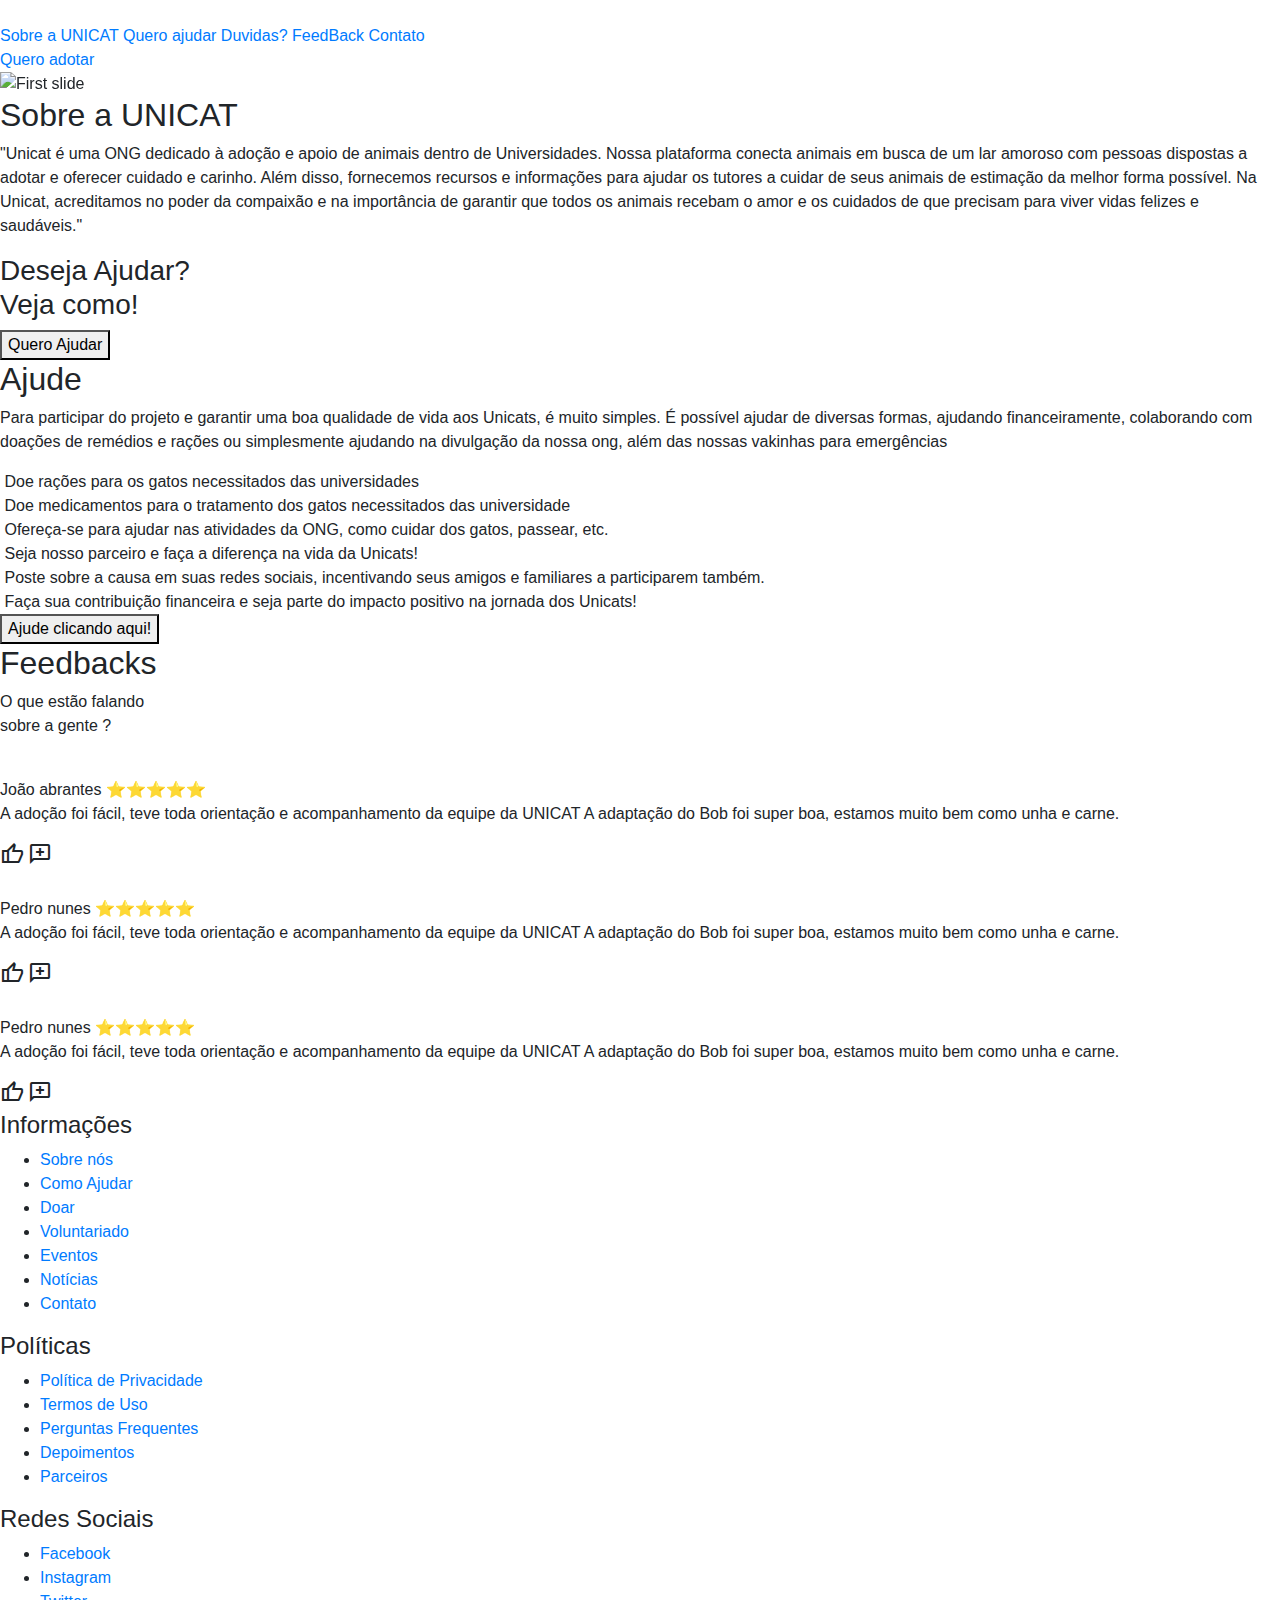
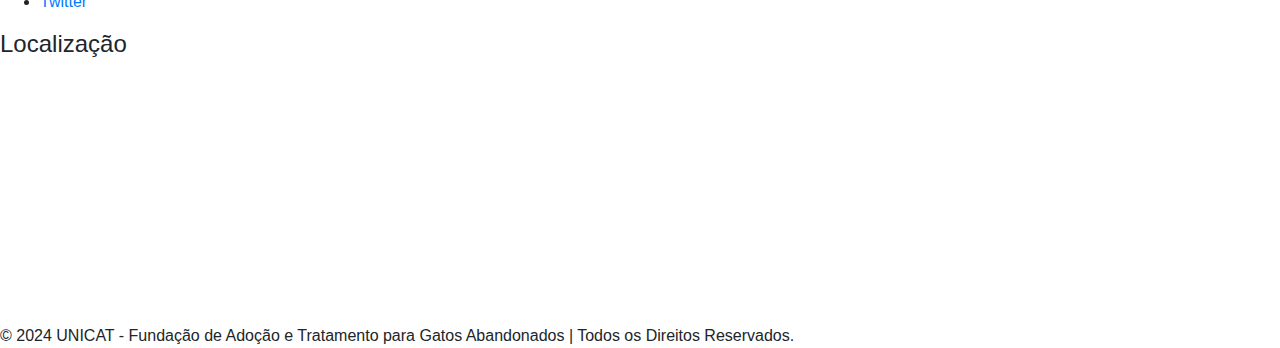
==== index.html @ 0dc46e76 "Pagina index HTML" ====
<!DOCTYPE html>
<html lang="pt-br">

<head>
  <meta charset="UTF-8">
  <meta name="viewport" content="width=device-width, initial-scale=1.0">
  <link rel="stylesheet" href="https://cdn.jsdelivr.net/npm/bootstrap@4.0.0/dist/css/bootstrap.min.css" integrity="sha384-Gn5384xqQ1aoWXA+058RXPxPg6fy4IWvTNh0E263XmFcJlSAwiGgFAW/dAiS6JXm" crossorigin="anonymous">
  <script src="https://code.jquery.com/jquery-3.2.1.slim.min.js" integrity="sha384-KJ3o2DKtIkvYIK3UENzmM7KCkRr/rE9/Qpg6aAZGJwFDMVNA/GpGFF93hXpG5KkN" crossorigin="anonymous" defer></script>
  <script src="https://cdn.jsdelivr.net/npm/popper.js@1.12.9/dist/umd/popper.min.js" integrity="sha384-ApNbgh9B+Y1QKtv3Rn7W3mgPxhU9K/ScQsAP7hUibX39j7fakFPskvXusvfa0b4Q" crossorigin="anonymous" defer></script>
  <script src="https://cdn.jsdelivr.net/npm/bootstrap@4.0.0/dist/js/bootstrap.min.js" integrity="sha384-JZR6Spejh4U02d8jOt6vLEHfe/JQGiRRSQQxSfFWpi1MquVdAyjUar5+76PVCmYl" crossorigin="anonymous" defer></script>
  <link rel="stylesheet" href="https://fonts.googleapis.com/css2?family=Material+Symbols+Outlined:opsz,wght,FILL,GRAD@20..48,100..700,0..1,-50..200" />
  <title>Document</title>
</head>

<body>
  <header class="header-index">
    <img src="UNICAT.svg" alt="">
    <nav class="nav-index">
      <a href="" class="text-nav">Sobre a UNICAT </a>
      <a href="" class="text-nav">Quero ajudar</a>
      <a href="" class="text-nav">Duvidas?</a>
      <a href="" class="text-nav">FeedBack</a>
      <a href="" class="text-nav">Contato</a>
    </nav>
    <a href="" class="button-nav">Quero adotar</a>
  </header>
  <main class="main-index">
    <section class="section-slider">
      <div id="carouselExampleIndicators" class="carousel slide" data-ride="carousel">
        <ol class="carousel-indicators">
          <li data-target="#carouselExampleIndicators" data-slide-to="0" class="active"></li>
          <li data-target="#carouselExampleIndicators" data-slide-to="1"></li>
          <li data-target="#carouselExampleIndicators" data-slide-to="2"></li>
        </ol>
        <div class="carousel-inner">
          <div class="carousel-item active">
            <img class="d-block w-100" src="https://th.bing.com/th/id/OIP.oVW4hFcFqrABVhA4fmKzAgHaEK?rs=1&pid=ImgDetMain" alt="First slide">
          </div>
          <div class="carousel-item">
            <img class="d-block w-100" src="OIP.jpg" alt="Second slide">
          </div>
          <div class="carousel-item">
            <img class="d-block w-100" src="R.jpg" alt="Third slide">
          </div>
        </div>
        <a class="carousel-control-prev" href="#carouselExampleIndicators" role="button" data-slide="prev">
          <span class="carousel-control-prev-icon" aria-hidden="true"></span>
        </a>
        <a class="carousel-control-next" href="#carouselExampleIndicators" role="button" data-slide="next">
          <span class="carousel-control-next-icon" aria-hidden="true"></span>
        </a>
      </div>
    </section>
    <section class="section-about">
      <div class="container-title">
        <h2>Sobre a UNICAT</h2>
      </div>
      <div class="wrapper-about">
        <p class="paragraph-about">"Unicat é uma ONG dedicado à adoção e apoio de animais dentro de Universidades. Nossa plataforma conecta animais em busca de um lar amoroso com pessoas dispostas a adotar e oferecer cuidado e carinho. Além disso, fornecemos recursos e informações para ajudar os tutores a cuidar de seus animais de estimação da melhor forma possível. Na Unicat, acreditamos no poder da compaixão e na importância de garantir que todos os animais recebam o amor e os cuidados de que precisam para viver vidas felizes e saudáveis."
        </p>
        <div class="help-about">
          <h3>Deseja <span>Ajudar?</span> <br>Veja como!</h3>
          <button>Quero Ajudar <i></i></button>
        </div>
      </div>
    </section>
    <section class="section-help">
      <div class="container-texts-help">
        <h2>Ajude</h2>
        <p>Para participar do projeto e garantir uma boa qualidade de vida aos Unicats, é muito simples. É possível
          ajudar de diversas formas, ajudando financeiramente, colaborando com doações de remédios e rações ou
          simplesmente ajudando na divulgação da nossa ong, além das nossas vakinhas para emergências</p>
      </div>
      <div class="container-cards-help">
        <div class="card-help">
          <img src="images/help(1).png" alt="">
          <span>Doe rações para os gatos necessitados das universidades</span>
        </div>
        <div class="card-help">
          <img src="images/help(2).png" alt="">
          <span>Doe medicamentos para o tratamento dos gatos necessitados das universidade</span>
        </div>
        <div class="card-help">
          <img src="images/help(3).png" alt="">
          <span>Ofereça-se para ajudar nas atividades da ONG, como cuidar dos gatos, passear, etc.</span>
        </div>
        <div class="card-help">
          <img src="images/help(4).png" alt="">
          <span>Seja nosso parceiro e faça a diferença na vida da Unicats!</span>
        </div>
        <div class="card-help">
          <img src="images/help(5).png" alt="">
          <span>Poste sobre a causa em suas redes sociais, incentivando seus amigos e familiares a participarem também.</span>
        </div>
        <div class="card-help">
          <img src="images/help(6).png" alt="">
          <span>Faça sua contribuição financeira e seja parte do impacto positivo na jornada dos Unicats!</span>
        </div>
      </div>
      <div class="container-button-help">
        <button class="button-help">Ajude clicando aqui!</button>
      </div>
    </section>
    <section class="section-feedback">
      <h2 class="title-feedback">Feedbacks</h2>
      <div class="wrap-feedbacks">
        <div class="text-feedback">
          <p>O que estão falando<br> sobre a gente ?</p>
        </div>
        <div class="feedbacks">
          <div class="container-feedback">
            <div class="user-info-feedback">
              <img class="user-image-feedback" src="https://github.com/maykbrito.png" alt="">
              <div class="user-name-and-stars">
                <span>João abrantes</span>
                <span>⭐⭐⭐⭐⭐</span>
              </div>
            </div>
            <div class="content-user-feedback">
              <p>A adoção foi fácil, teve toda orientação e acompanhamento da equipe da UNICAT A adaptação do Bob foi super boa, estamos muito bem como unha e carne.</p>
            </div>
            <div class="actions-feedback">
              <span class="material-symbols-outlined">
              thumb_up
              </span>
              <span class="material-symbols-outlined">
              add_comment
              </span>
            </div>
          </div>
          <div class="container-feedback">
            <div class="user-info-feedback">
              <img class="user-image-feedback" src="https://github.com/maykbrito.png" alt="">
              <div class="user-name-and-stars">
                <span>Pedro nunes</span>
                <span>⭐⭐⭐⭐⭐</span>
              </div>
            </div>
            <div class="content-user-feedback">
              <p>A adoção foi fácil, teve toda orientação e acompanhamento da equipe da UNICAT A adaptação do Bob foi super boa, estamos muito bem como unha e carne.</p>
            </div>
            <div class="actions-feedback">
              <span class="material-symbols-outlined">
              thumb_up
              </span>
              <span class="material-symbols-outlined">
              add_comment
              </span>
            </div>
          </div>
          <div class="container-feedback">
            <div class="user-info-feedback">
              <img class="user-image-feedback" src="https://github.com/maykbrito.png" alt="">
              <div class="user-name-and-stars">
                <span>Pedro nunes</span>
                <span>⭐⭐⭐⭐⭐</span>
              </div>
            </div>
            <div class="content-user-feedback">
              <p>A adoção foi fácil, teve toda orientação e acompanhamento da equipe da UNICAT A adaptação do Bob foi super boa, estamos muito bem como unha e carne.</p>
            </div>
            <div class="actions-feedback">
              <span class="material-symbols-outlined">
              thumb_up
              </span>
              <span class="material-symbols-outlined">
              add_comment
              </span>
            </div>
          </div>
        </div>
      </div>
    </section>
    <footer class="footer-index">
      <section class="container-footer">
        <div class="links-footer">
          <div class="links-footer-1">
            <h4>Informações</h4>
            <ul>
              <li><a href="">Sobre nós</a></li>
              <li><a href="">Como Ajudar</a></li>
              <li><a href="">Doar</a></li>
              <li><a href="">Voluntariado</a></li>
              <li><a href="">Eventos</a></li>
              <li><a href="">Notícias</a></li>
              <li><a href="">Contato</a></li>
            </ul>
          </div>
          <div class="links-footer-2">
            <h4>Políticas</h4>
            <ul>
              <li><a href="">Política de Privacidade</a></li>
              <li><a href="">Termos de Uso</a></li>
              <li><a href="">Perguntas Frequentes</a></li>
              <li><a href="">Depoimentos</a></li>
              <li><a href="">Parceiros </a></li>
            </ul>
          </div>
          <div class="links-footer-3">
            <h4>Redes Sociais</h4>
            <ul>
              <li><a href="">Facebook</a></li>
              <li><a href="">Instagram</a></li>
              <li><a href="">Twitter</a></li>
            </ul>
          </div>
          <div class="links-foooter-4">
            <h4>Localização</h4>
            <iframe src="https://www.google.com/maps/embed?pb=!1m14!1m8!1m3!1d15834.840503741078!2d-34.856092!3d-7.159473!3m2!1i1024!2i768!4f13.1!3m3!1m2!1s0x7acc28746445197%3A0x3890b322e82f6426!2sCT%20-%20Complexo%20de%20Tecnologia%20-%20UNIP%C3%8A!5e0!3m2!1spt-BR!2sbr!4v1717108684171!5m2!1spt-BR!2sbr" width="270" height="250" style="border:0;" allowfullscreen="" loading="lazy" referrerpolicy="no-referrer-when-downgrade" style="border-radius: 8px;"></iframe>
          </div>
        </div>
      </section>
      <div class="container-copyright">
        <span class="text-copyright"><img src="CAT.SVG" alt="">© 2024 UNICAT - Fundação de Adoção e Tratamento para Gatos Abandonados | Todos os Direitos Reservados.</span>
      </div>
    </footer>
  </main>
</body>

</html>
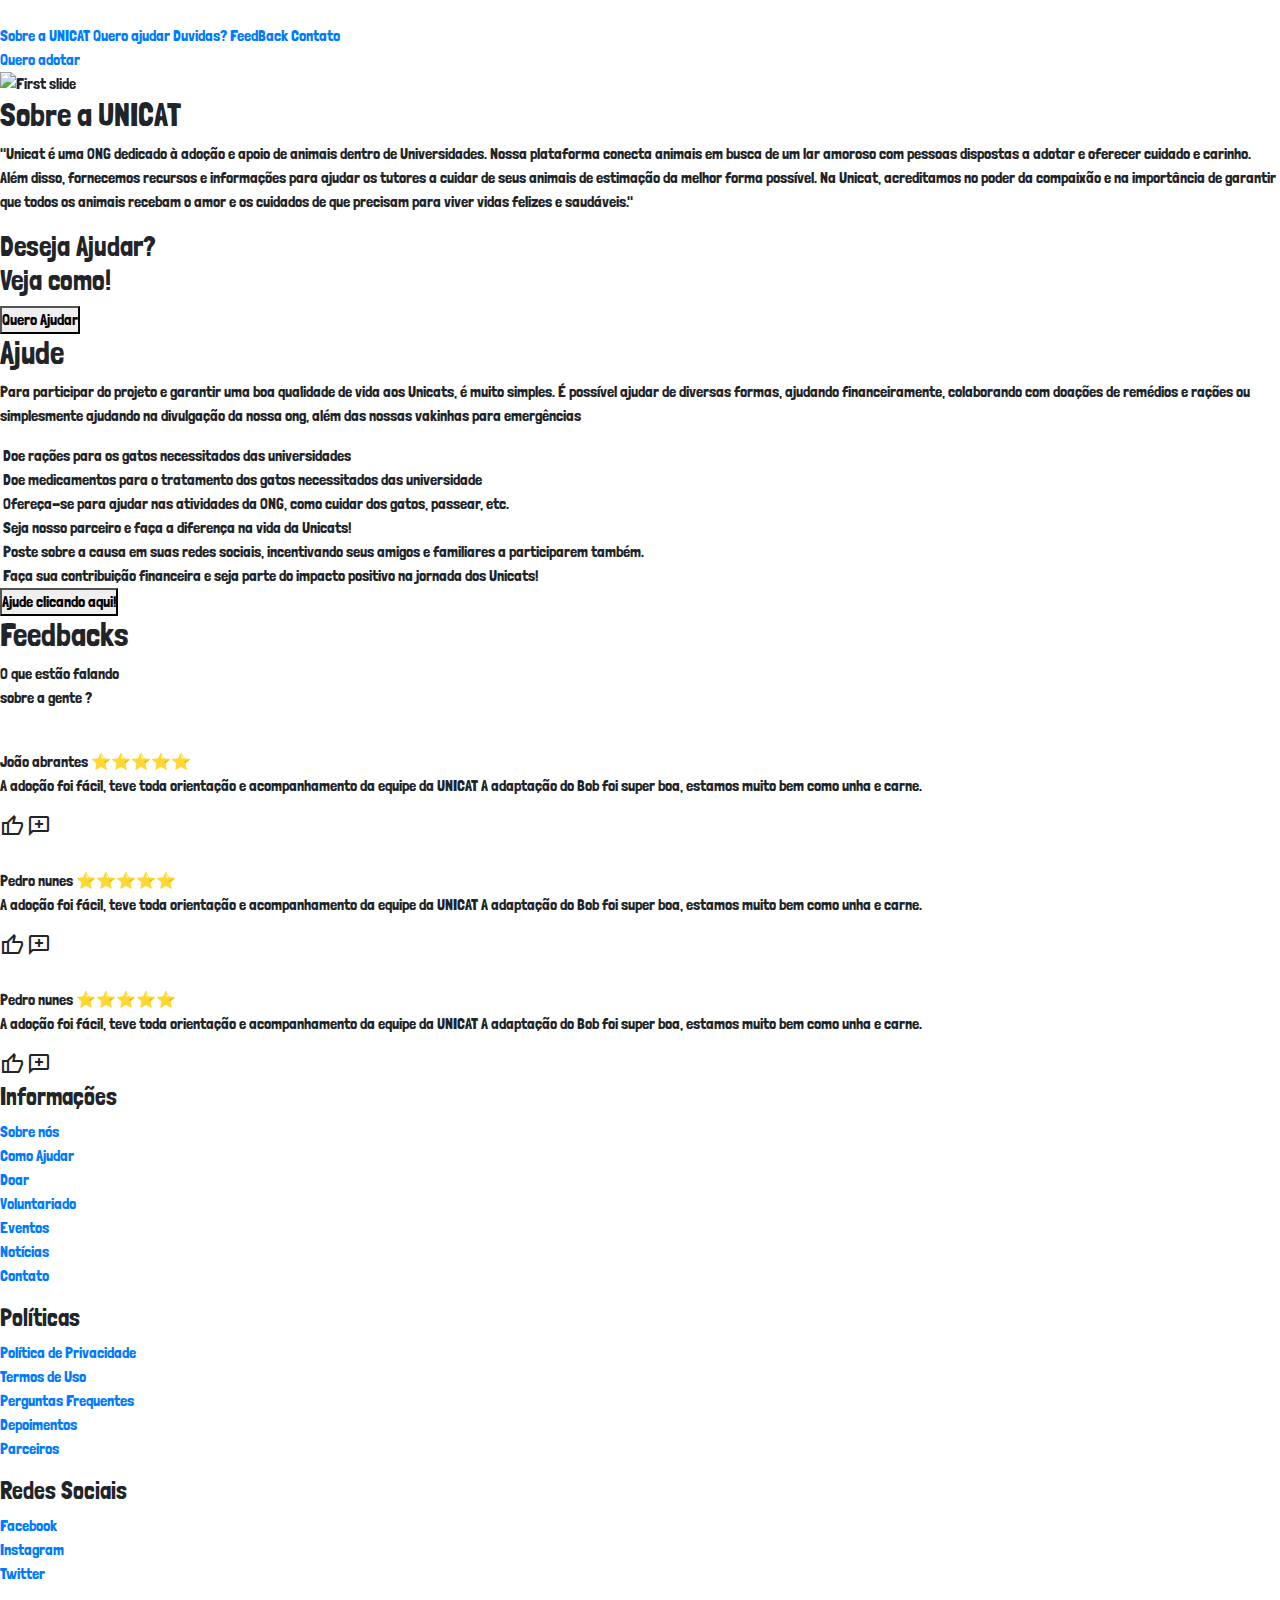
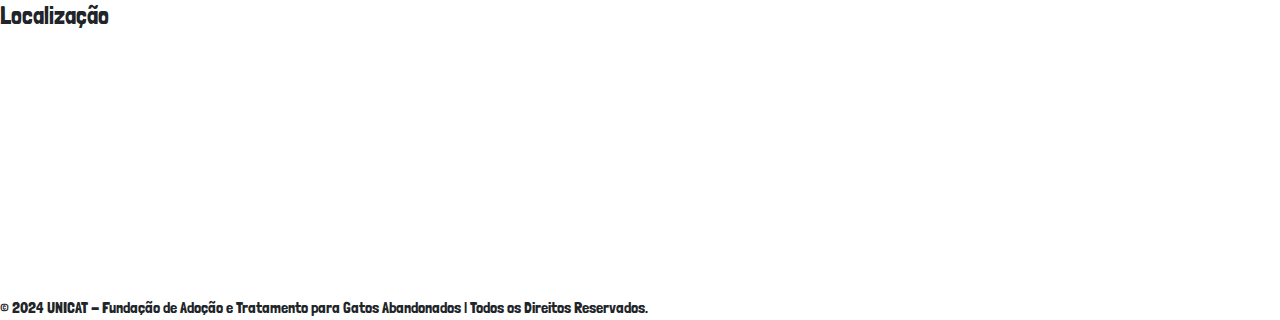
==== commit 748ccac2: "importando o global.css no html" ====
--- a/index.html
+++ b/index.html
@@ -4,6 +4,7 @@
 <head>
   <meta charset="UTF-8">
   <meta name="viewport" content="width=device-width, initial-scale=1.0">
+  <link rel="stylesheet" href="./styles/global.css">
   <link rel="stylesheet" href="https://cdn.jsdelivr.net/npm/bootstrap@4.0.0/dist/css/bootstrap.min.css" integrity="sha384-Gn5384xqQ1aoWXA+058RXPxPg6fy4IWvTNh0E263XmFcJlSAwiGgFAW/dAiS6JXm" crossorigin="anonymous">
   <script src="https://code.jquery.com/jquery-3.2.1.slim.min.js" integrity="sha384-KJ3o2DKtIkvYIK3UENzmM7KCkRr/rE9/Qpg6aAZGJwFDMVNA/GpGFF93hXpG5KkN" crossorigin="anonymous" defer></script>
   <script src="https://cdn.jsdelivr.net/npm/popper.js@1.12.9/dist/umd/popper.min.js" integrity="sha384-ApNbgh9B+Y1QKtv3Rn7W3mgPxhU9K/ScQsAP7hUibX39j7fakFPskvXusvfa0b4Q" crossorigin="anonymous" defer></script>
--- a/styles/global.css
+++ b/styles/global.css
@@ -0,0 +1,14 @@
+@import url('https://fonts.googleapis.com/css2?family=Londrina+Solid:wght@100;300;400;900&family=Poppins:ital,wght@0,100;0,200;0,300;0,400;0,500;0,600;0,700;0,800;0,900;1,100;1,200;1,300;1,400;1,500;1,600;1,700;1,800;1,900&display=swap');
+html {
+  height: 100%;
+  width: 100%;
+}
+* {
+  margin: 0;
+  padding: 0;
+  box-sizing: border-box;
+  font-family: "Londrina Solid", sans-serif;
+  -webkit-font-smoothing: antialiased;
+
+  -scrool-behaviour: smooth;
+}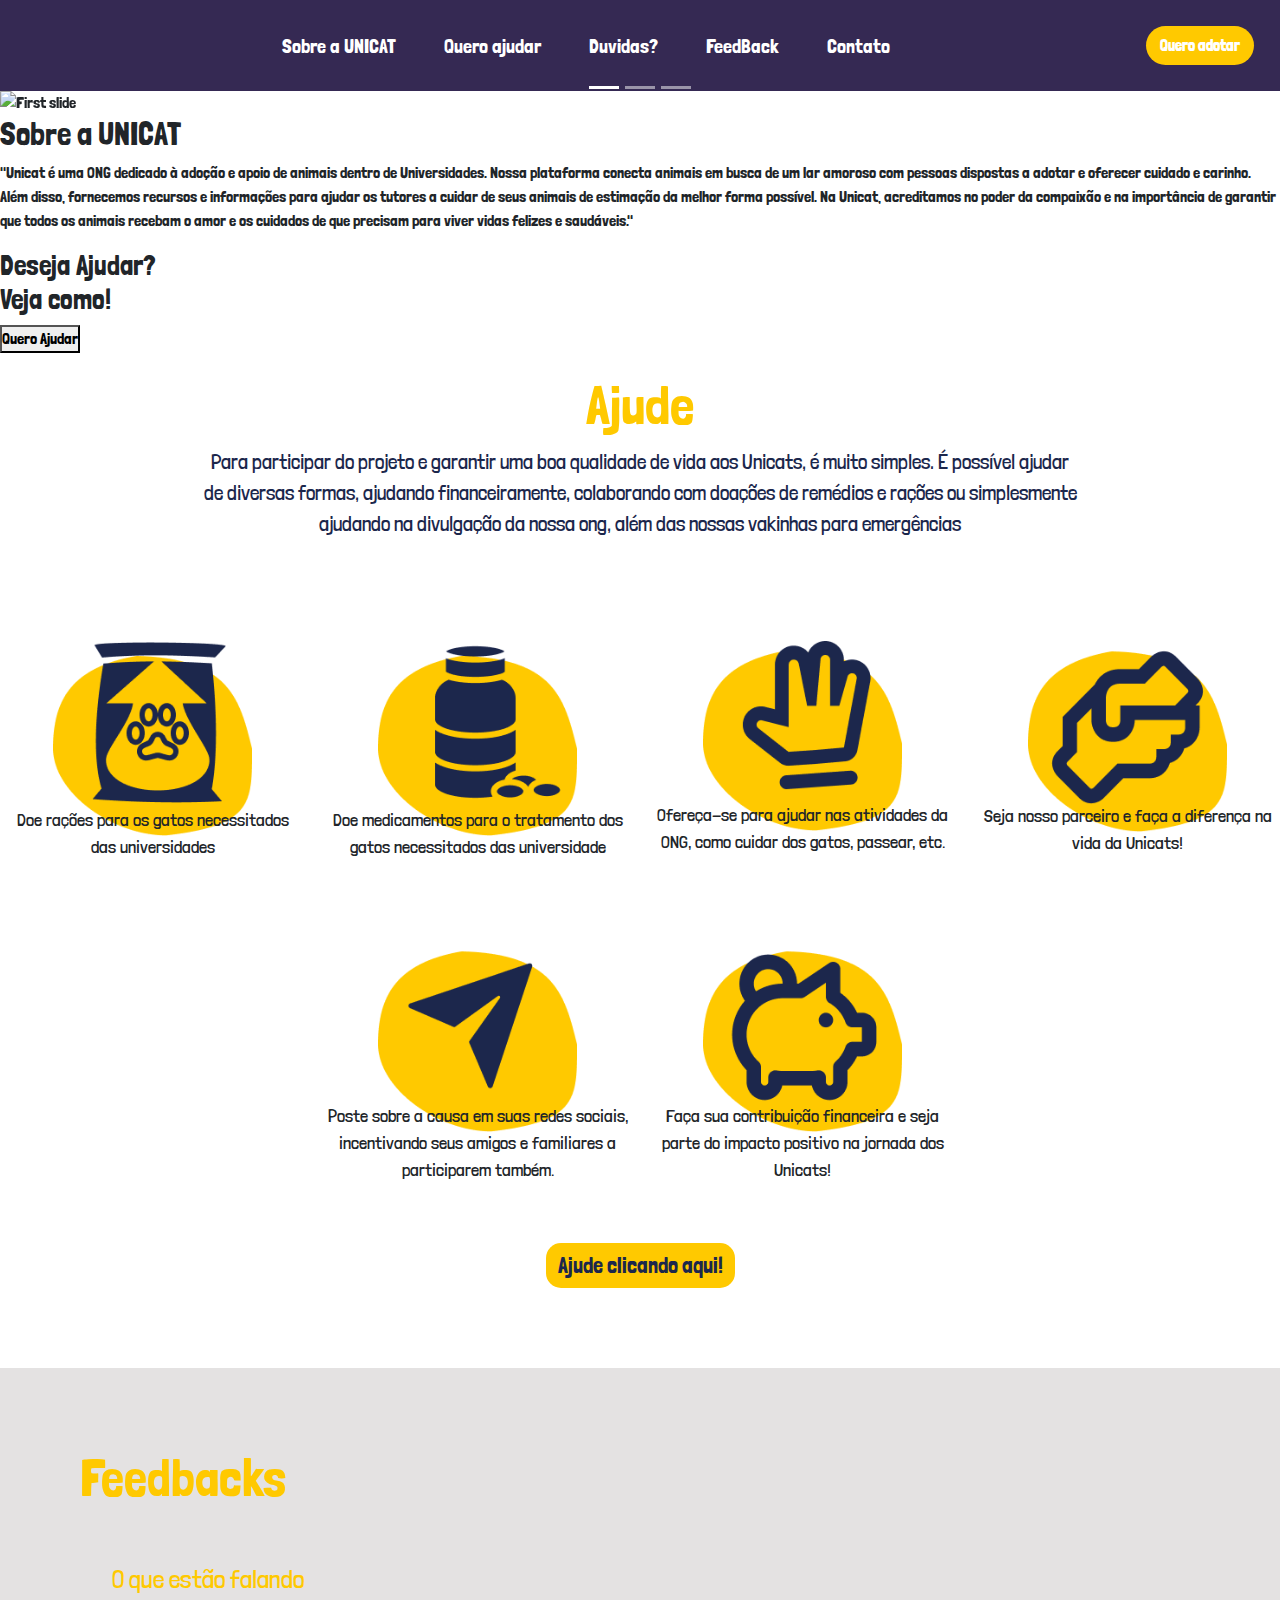
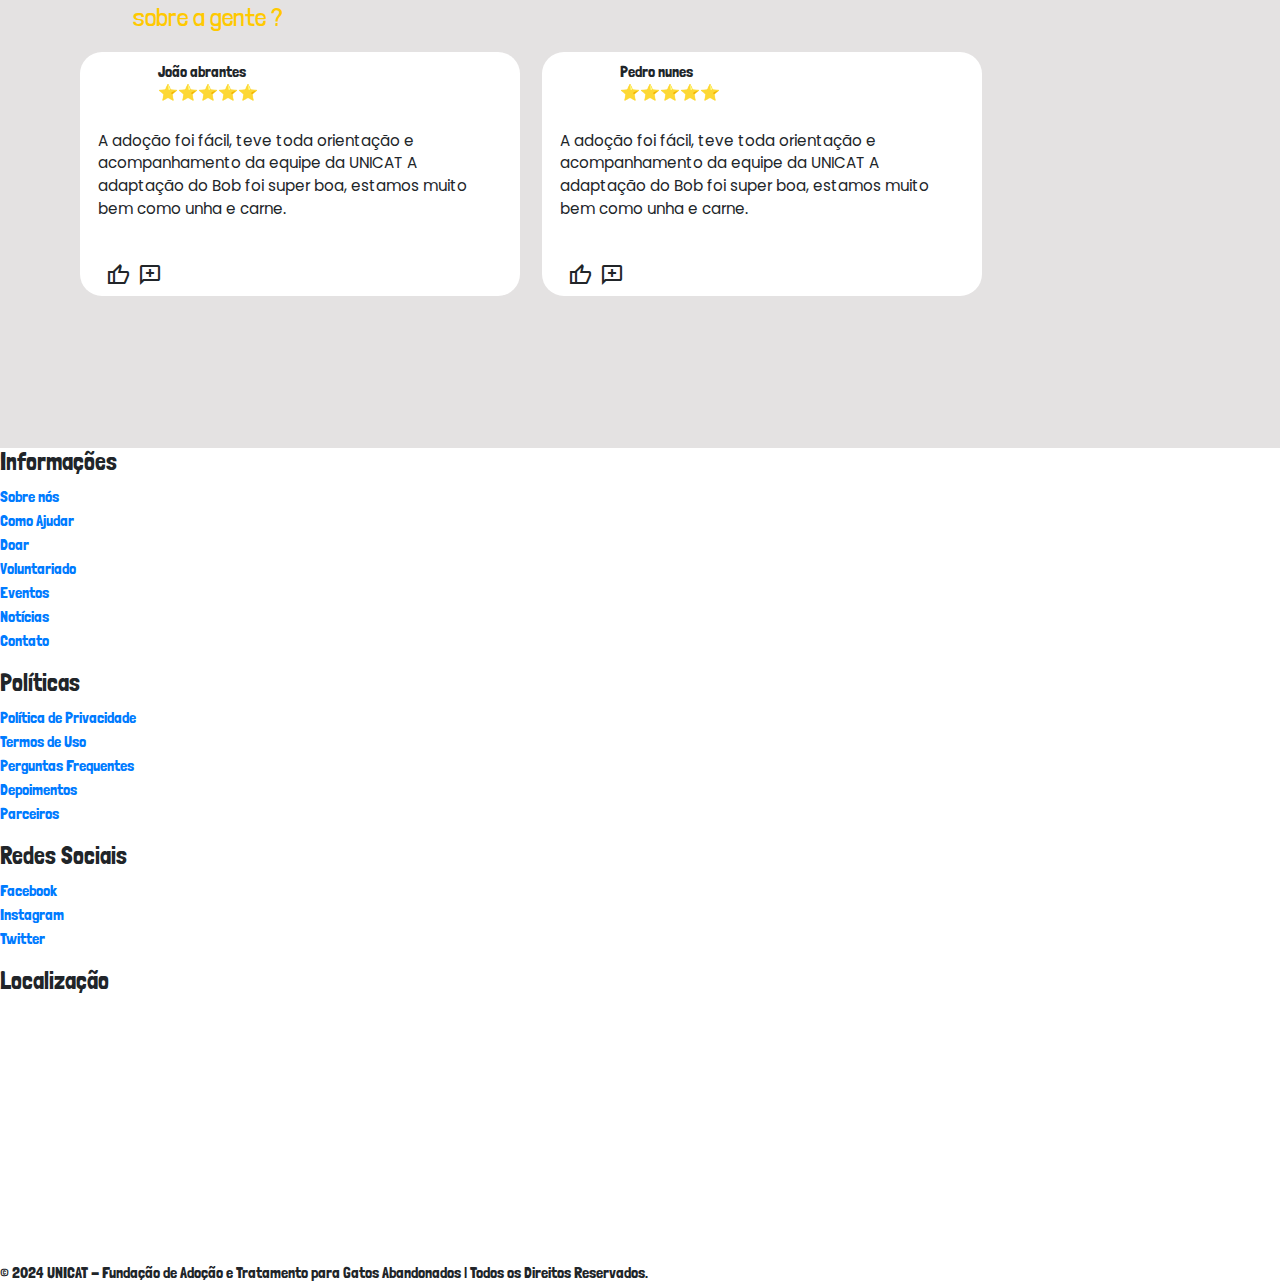
==== commit 9ad2112b: "images" ====
--- a/index.html
+++ b/index.html
@@ -5,6 +5,9 @@
   <meta charset="UTF-8">
   <meta name="viewport" content="width=device-width, initial-scale=1.0">
   <link rel="stylesheet" href="./styles/global.css">
+  <link rel="stylesheet" href="./styles/index/header.css">
+  <link rel="stylesheet" href="./styles/index/helpIndex.css">
+  <link rel="stylesheet" href="./styles/index/feedbackIndex.css">
   <link rel="stylesheet" href="https://cdn.jsdelivr.net/npm/bootstrap@4.0.0/dist/css/bootstrap.min.css" integrity="sha384-Gn5384xqQ1aoWXA+058RXPxPg6fy4IWvTNh0E263XmFcJlSAwiGgFAW/dAiS6JXm" crossorigin="anonymous">
   <script src="https://code.jquery.com/jquery-3.2.1.slim.min.js" integrity="sha384-KJ3o2DKtIkvYIK3UENzmM7KCkRr/rE9/Qpg6aAZGJwFDMVNA/GpGFF93hXpG5KkN" crossorigin="anonymous" defer></script>
   <script src="https://cdn.jsdelivr.net/npm/popper.js@1.12.9/dist/umd/popper.min.js" integrity="sha384-ApNbgh9B+Y1QKtv3Rn7W3mgPxhU9K/ScQsAP7hUibX39j7fakFPskvXusvfa0b4Q" crossorigin="anonymous" defer></script>
--- a/styles/index/header.css
+++ b/styles/index/header.css
@@ -0,0 +1,42 @@
+.header-index {
+  background: #352953;
+  display: flex;
+  justify-content: space-between;
+  align-items: center;
+  padding: 26px 26px;
+}
+.nav-index {
+  display: flex;
+  gap: 3rem;
+}
+.text-nav {
+  color: #FFF;
+  font-family: "Londrina Solid";
+  font-size: 20px;
+  font-style: normal;
+  font-weight: 500;
+  line-height: normal;
+  text-decoration: none;
+  transition: 0.5s;
+}
+.text-nav:hover {
+  text-decoration: none;
+  color: #FFF;
+  transform: scale(1.05);
+}
+.button-nav {
+  border-radius: 25px;
+  background: #FFC900;
+  padding: 10px 14px;
+  color: #FFF;
+  font-style: normal;
+  font-weight: 900;
+  line-height: normal;
+  text-decoration: none;
+  transition: 0.3s;
+}
+.button-nav:hover {
+  text-decoration: none;
+  color: #FFF;
+  transform: scale(1.05);
+}--- a/styles/index/helpIndex.css
+++ b/styles/index/helpIndex.css
@@ -0,0 +1,57 @@
+.container-texts-help {
+  display: flex;
+  justify-content: center;
+  flex-direction: column;
+  text-align: center;
+  max-width: 920px;
+  padding: 20px;
+  margin: 0 auto;
+}
+.container-texts-help h2 {
+  font-size: 3.4rem;
+  color: #FFC900;
+}
+.container-texts-help p {
+  font-size: 1.3rem;
+  color: #1C274C;
+  font-weight: 300;
+}
+.container-cards-help {
+  margin: 60px auto;
+  display: flex;
+  max-width: 1280px;
+  flex-wrap: wrap;
+  justify-content: center;
+  align-items: center;
+  gap: 80px 25px;
+}
+.card-help {
+  display: flex;
+  flex-direction: column;
+  align-items: center;
+  text-align: center;
+}
+.card-help img {
+  max-width: 200px;
+}
+.card-help span{
+  margin-top: -30px;
+  max-width: 300px;
+  font-size: 18px;
+  font-weight: 300;
+}
+.container-button-help{
+  display: flex;
+  justify-content: center;
+  margin-bottom: 80px;
+}
+.button-help {
+  border-radius: 15px;
+  background: #FFC900;
+  padding: 6px 12px;
+  border: none;
+  cursor: pointer;
+  margin: 0 auto;
+  font-size: 1.4rem;
+  color: #1C274C; 
+}--- a/styles/index/feedbackIndex.css
+++ b/styles/index/feedbackIndex.css
@@ -0,0 +1,85 @@
+@media (max-width: 600px) {
+  .section-feedback {
+    padding: 15%;
+  }
+}
+.section-feedback {
+  background: #E4E2E2;
+  padding: 80px;
+}
+.title-feedback {
+  font-size: 3.2rem;
+  color: #FFC900;
+}
+.wrap-feedbacks {
+  max-width: 1280px;
+  margin: 50px auto;
+  display: flex;
+  justify-content: space-between;
+  align-items: center;
+  flex-wrap: wrap;
+}
+.text-feedback {
+  font-size: 1.6rem;
+  color: #FFC900;
+  text-align: center;
+  margin-left: 2rem;
+  font-weight: 300;
+}
+.feedbacks {
+  display: flex;
+  gap: 1.4rem;
+  max-width: 920px;
+  overflow-x: auto;
+  padding-bottom: 22px;
+}
+.container-feedback {
+  min-width: 440px;
+  max-width: 440px;
+  background-color: #FFF;
+  padding: 0.6rem;
+  border-radius: 22px;
+}
+.feedbacks::-webkit-scrollbar {
+  height: 12px;
+}
+
+.feedbacks::-webkit-scrollbar-track {
+  background: #A6A6A6;
+  border-radius: 10px;
+}
+
+.feedbacks::-webkit-scrollbar-thumb {
+  background: #1C274C;
+  border-radius: 10px;
+}
+
+.user-info-feedback {
+  display: flex;
+  gap: 0.5rem;
+  align-items: center;
+}
+.user-name-and-stars {
+  display: flex;
+  flex-direction: column;
+  line-height: 1.3;
+}
+.user-image-feedback {
+  width: 60px;
+  border: 50%;
+}
+.content-user-feedback {
+  padding: 26px 8px;
+  display: flex;
+  align-content: center;
+}
+.content-user-feedback p {
+  font-family: "Poppins", sans-serif;
+  font-size: 0.95rem;
+  font-weight: 400;
+}
+.actions-feedback {
+  display: flex;
+  gap: 0.5rem;
+  margin-left: 1rem;
+}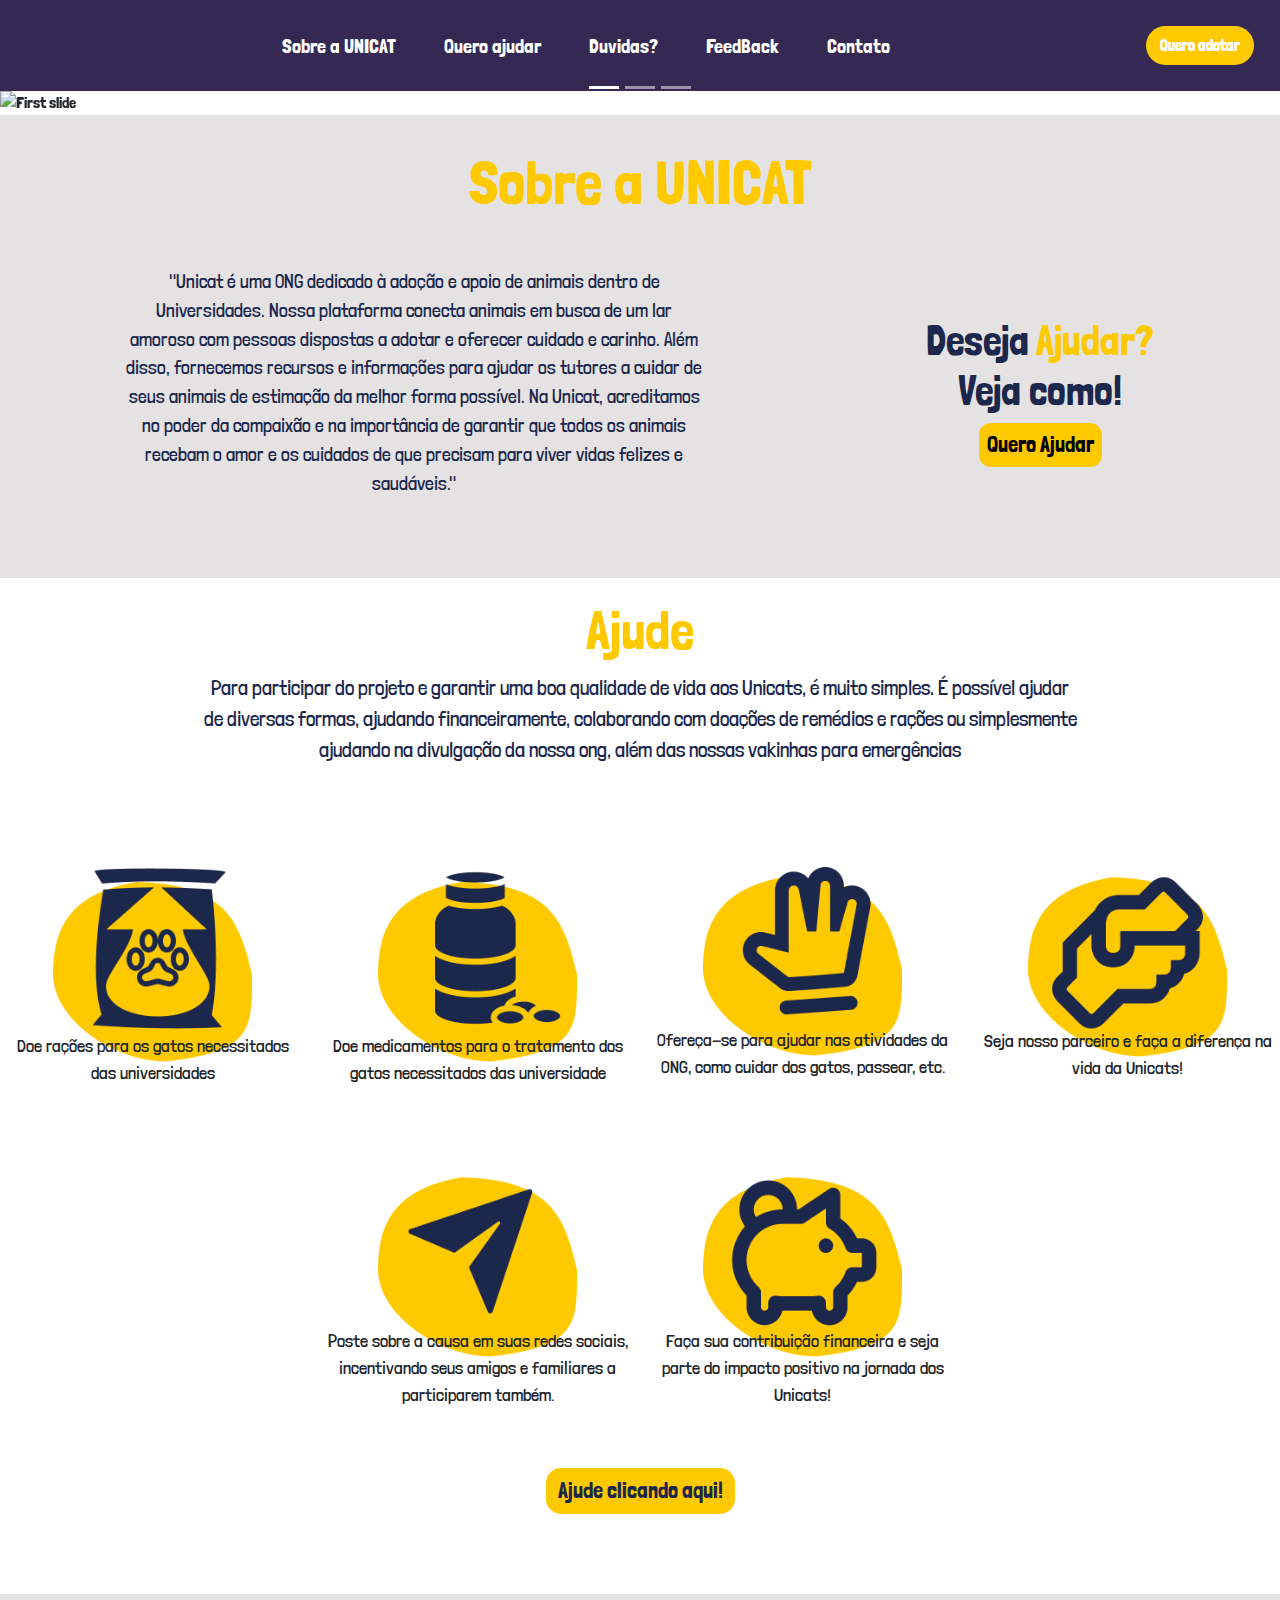
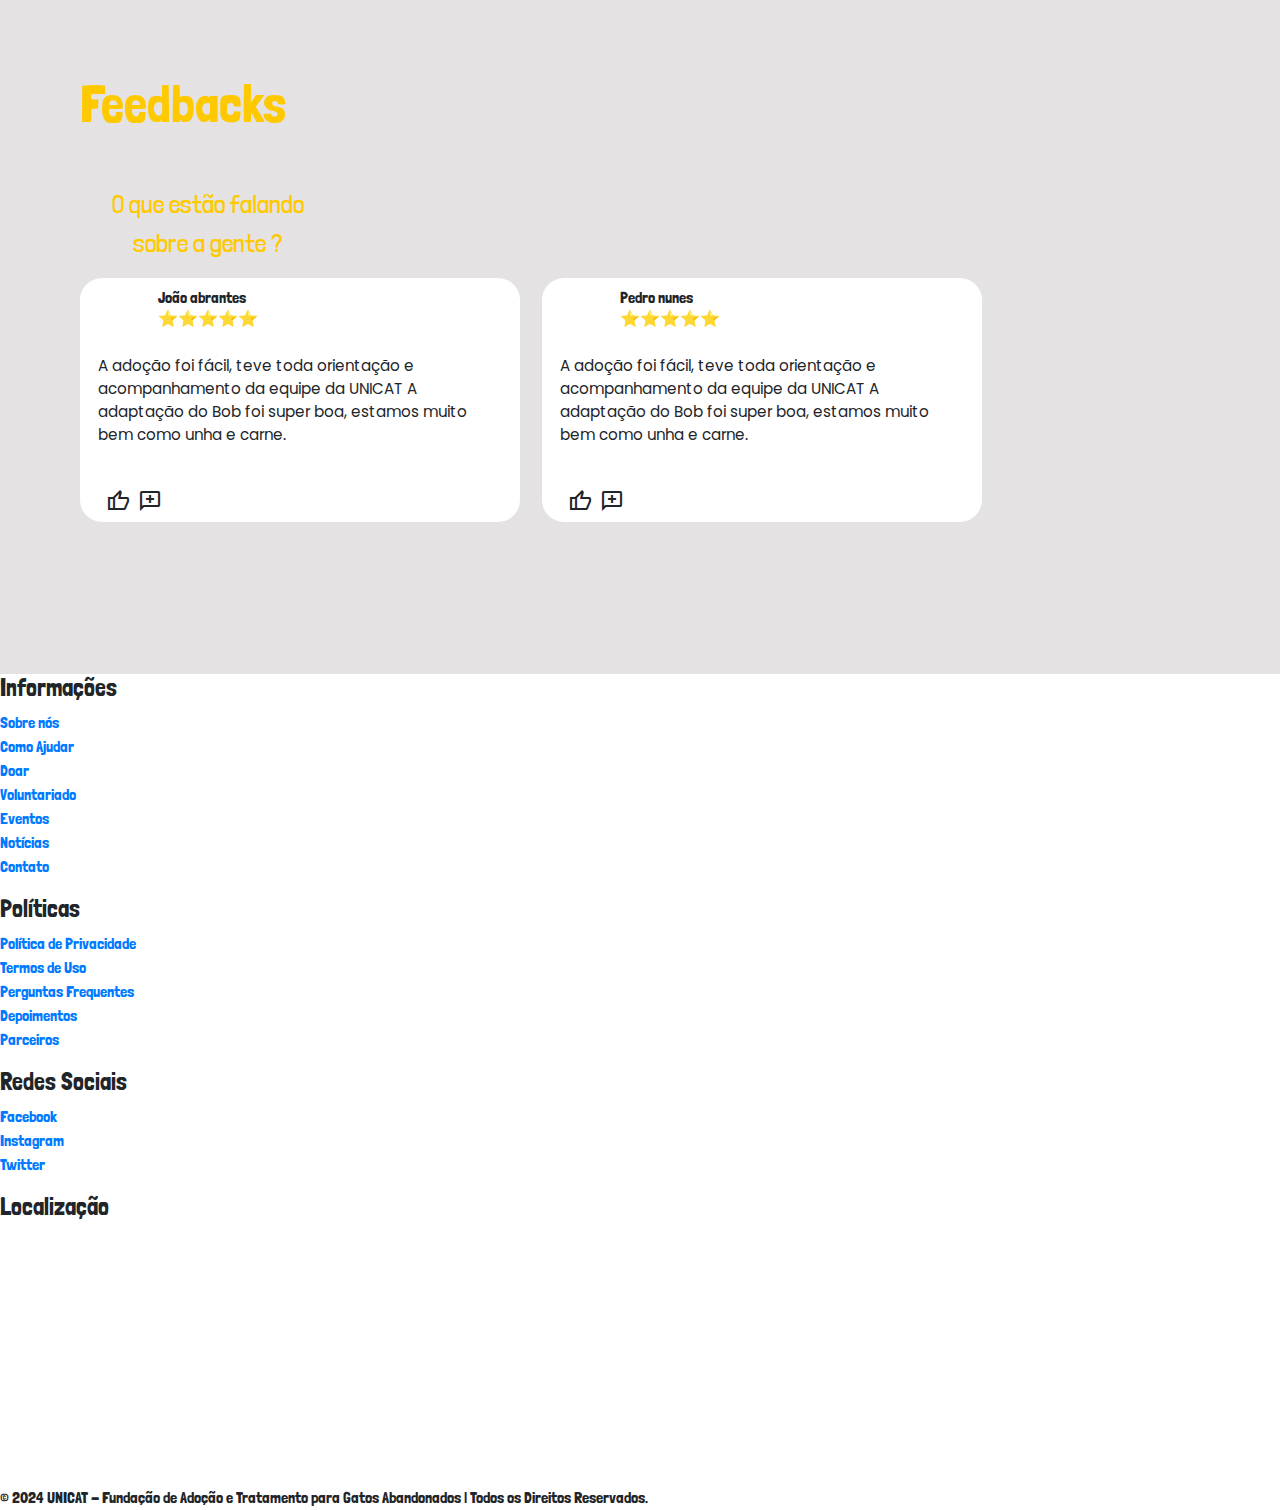
==== commit d2711e00: "index" ====
--- a/index.html
+++ b/index.html
@@ -8,28 +8,30 @@
   <link rel="stylesheet" href="./styles/index/header.css">
   <link rel="stylesheet" href="./styles/index/helpIndex.css">
   <link rel="stylesheet" href="./styles/index/feedbackIndex.css">
+  <link rel="stylesheet" href="./styles/index/aboutIndex.css">
+  <link rel="stylesheet" href="./styles/index/footer.css">
   <link rel="stylesheet" href="https://cdn.jsdelivr.net/npm/bootstrap@4.0.0/dist/css/bootstrap.min.css" integrity="sha384-Gn5384xqQ1aoWXA+058RXPxPg6fy4IWvTNh0E263XmFcJlSAwiGgFAW/dAiS6JXm" crossorigin="anonymous">
   <script src="https://code.jquery.com/jquery-3.2.1.slim.min.js" integrity="sha384-KJ3o2DKtIkvYIK3UENzmM7KCkRr/rE9/Qpg6aAZGJwFDMVNA/GpGFF93hXpG5KkN" crossorigin="anonymous" defer></script>
   <script src="https://cdn.jsdelivr.net/npm/popper.js@1.12.9/dist/umd/popper.min.js" integrity="sha384-ApNbgh9B+Y1QKtv3Rn7W3mgPxhU9K/ScQsAP7hUibX39j7fakFPskvXusvfa0b4Q" crossorigin="anonymous" defer></script>
   <script src="https://cdn.jsdelivr.net/npm/bootstrap@4.0.0/dist/js/bootstrap.min.js" integrity="sha384-JZR6Spejh4U02d8jOt6vLEHfe/JQGiRRSQQxSfFWpi1MquVdAyjUar5+76PVCmYl" crossorigin="anonymous" defer></script>
   <link rel="stylesheet" href="https://fonts.googleapis.com/css2?family=Material+Symbols+Outlined:opsz,wght,FILL,GRAD@20..48,100..700,0..1,-50..200" />
-  <title>Document</title>
+  <title>UNICAT</title>
 </head>
 
 <body>
   <header class="header-index">
-    <img src="UNICAT.svg" alt="">
+    <img src="./images/UNICAT.svg" alt="">
     <nav class="nav-index">
-      <a href="" class="text-nav">Sobre a UNICAT </a>
-      <a href="" class="text-nav">Quero ajudar</a>
-      <a href="" class="text-nav">Duvidas?</a>
-      <a href="" class="text-nav">FeedBack</a>
-      <a href="" class="text-nav">Contato</a>
+      <a href="#about" class="text-nav">Sobre a UNICAT </a>
+      <a href="#help" class="text-nav">Quero ajudar</a>
+      <a href="#footer" class="text-nav">Duvidas?</a>
+      <a href="#feedback" class="text-nav">FeedBack</a>
+      <a href="#footer" class="text-nav">Contato</a>
     </nav>
-    <a href="" class="button-nav">Quero adotar</a>
+    <a href="./pages/vergatos.php" class="button-nav">Quero adotar</a>
   </header>
   <main class="main-index">
-    <section class="section-slider">
+    <section class="section-slider" >
       <div id="carouselExampleIndicators" class="carousel slide" data-ride="carousel">
         <ol class="carousel-indicators">
           <li data-target="#carouselExampleIndicators" data-slide-to="0" class="active"></li>
@@ -41,10 +43,10 @@
             <img class="d-block w-100" src="https://th.bing.com/th/id/OIP.oVW4hFcFqrABVhA4fmKzAgHaEK?rs=1&pid=ImgDetMain" alt="First slide">
           </div>
           <div class="carousel-item">
-            <img class="d-block w-100" src="OIP.jpg" alt="Second slide">
+            <img class="d-block w-100" src="https://www.1zoom.me/big2/627/257321-werecat.jpg" alt="Second slide">
           </div>
           <div class="carousel-item">
-            <img class="d-block w-100" src="R.jpg" alt="Third slide">
+            <img class="d-block w-100" src="https://s1.1zoom.me/b6055/825/Cats_Kittens_Glance_518714_1920x1080.jpg" alt="Third slide">
           </div>
         </div>
         <a class="carousel-control-prev" href="#carouselExampleIndicators" role="button" data-slide="prev">
@@ -55,7 +57,7 @@
         </a>
       </div>
     </section>
-    <section class="section-about">
+    <section class="section-about" id="about">
       <div class="container-title">
         <h2>Sobre a UNICAT</h2>
       </div>
@@ -68,7 +70,7 @@
         </div>
       </div>
     </section>
-    <section class="section-help">
+    <section class="section-help" id="help">
       <div class="container-texts-help">
         <h2>Ajude</h2>
         <p>Para participar do projeto e garantir uma boa qualidade de vida aos Unicats, é muito simples. É possível
@@ -105,7 +107,7 @@
         <button class="button-help">Ajude clicando aqui!</button>
       </div>
     </section>
-    <section class="section-feedback">
+    <section class="section-feedback" id="feedback">
       <h2 class="title-feedback">Feedbacks</h2>
       <div class="wrap-feedbacks">
         <div class="text-feedback">
@@ -175,7 +177,7 @@
         </div>
       </div>
     </section>
-    <footer class="footer-index">
+    <footer class="footer-index" id="footer">
       <section class="container-footer">
         <div class="links-footer">
           <div class="links-footer-1">
--- a/styles/index/aboutIndex.css
+++ b/styles/index/aboutIndex.css
@@ -0,0 +1,47 @@
+.section-about {
+    background: #E4E2E2;
+    padding: 2rem 0 4rem 0;
+  }
+  .container-title {
+    text-align: center;
+    width: 100%;
+    color: #FFC900;
+    margin-bottom: 3rem;
+  }
+  .container-title h2 {
+    font-size: 3.8rem;
+  }
+  .wrapper-about {
+    max-width: 1280px;
+    margin: 0 auto;
+    display: flex;
+    justify-content: center;
+    align-items: center;
+    gap: 14rem;
+    flex-wrap: wrap;
+  }
+  .paragraph-about {
+    max-width: 576px;
+    text-align: center;
+    color: #1C274C;
+    font-weight: 300;
+    font-size: 1.2rem;
+  }
+  .help-about {
+    text-align: center;
+    color: #1C274C;
+  }
+  .help-about h3 {
+    font-size: 2.6rem;
+  }
+  .help-about h3 span {
+    color: #FFC900;
+  }
+  .help-about button {
+    border-radius: 12px;
+    background: #FFC900;
+    padding: 0.3rem 0.5rem;
+    cursor: pointer;
+    border: none;
+    font-size: 1.4rem;
+  }